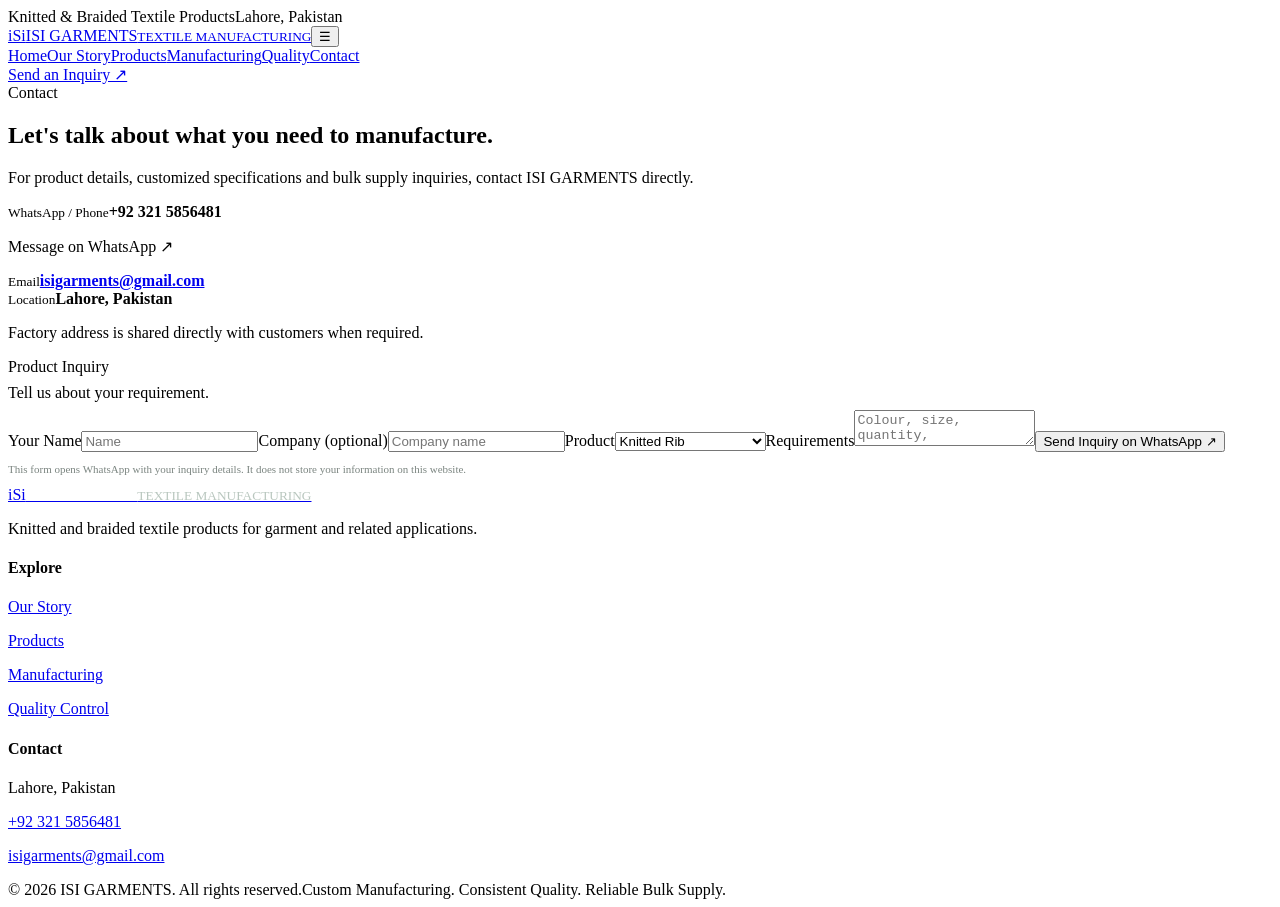
==== contact.html @ f63f8f0f "Add ISI GARMENTS website page: contact.html" ====
<!doctype html><html lang="en"><head><meta charset="utf-8"><meta name="viewport" content="width=device-width,initial-scale=1"><meta name="description" content="Contact ISI GARMENTS in Lahore, Pakistan for knitted rib, knitted drawcord and braided cord bulk inquiries."><title>Contact | ISI GARMENTS</title><link rel="stylesheet" href="styles.css"></head><body><div class="topline"><div class="wrap"><span>Knitted &amp; Braided Textile Products</span><span>Lahore, Pakistan</span></div></div><header class="header"><div class="wrap nav"><a class="brand" href="index.html"><span class="brandmark">iSi</span><span>ISI GARMENTS<small>TEXTILE MANUFACTURING</small></span></a><button class="menu" aria-label="Open navigation" aria-expanded="false">☰</button><nav class="links"><a class="" href="index.html">Home</a><a class="" href="our-story.html">Our Story</a><a class="" href="products.html">Products</a><a class="" href="manufacturing.html">Manufacturing</a><a class="" href="quality.html">Quality</a><a class="active" href="contact.html">Contact</a></nav><a class="nav-cta" href="contact.html">Send an Inquiry ↗</a></div></header><main><section class="page-hero"><div class="wrap"><div class="eyebrow">Contact</div><h1>Let's talk about what you need to manufacture.</h1><p>For product details, customized specifications and bulk supply inquiries, contact ISI GARMENTS directly.</p></div></section><section class="section"><div class="wrap contact-grid"><div><div class="contact-card"><small>WhatsApp / Phone</small><strong>+92 321 5856481</strong><p><a class="button" data-wa="Hello ISI GARMENTS, I would like to discuss a product inquiry.">Message on WhatsApp ↗</a></p></div><div class="contact-card"><small>Email</small><strong><a href="mailto:isigarments@gmail.com">isigarments@gmail.com</a></strong></div><div class="contact-card"><small>Location</small><strong>Lahore, Pakistan</strong><p>Factory address is shared directly with customers when required.</p></div></div><form class="formbox" onsubmit="event.preventDefault();const f=new FormData(this);const msg='Hello ISI GARMENTS, my inquiry is:%0AName: '+encodeURIComponent(f.get('name'))+'%0ACompany: '+encodeURIComponent(f.get('company'))+'%0AProduct: '+encodeURIComponent(f.get('product'))+'%0ARequirements: '+encodeURIComponent(f.get('requirements'));window.open('https://wa.me/923215856481?text='+msg,'_blank','noopener')"><div class="eyebrow">Product Inquiry</div><h2 style="font:normal 32px var(--serif);margin:8px 0">Tell us about your requirement.</h2><label>Your Name</label><input name="name" required placeholder="Name"><label>Company (optional)</label><input name="company" placeholder="Company name"><label>Product</label><select name="product"><option>Knitted Rib</option><option>Knitted Drawcord</option><option>Braided Drawcord</option><option>Braided Paracord</option><option>Knitted Makroma Dori</option><option>Other / Not sure</option></select><label>Requirements</label><textarea name="requirements" placeholder="Colour, size, quantity, specifications or any other details"></textarea><button class="button" type="submit" style="margin-top:18px;cursor:pointer">Send Inquiry on WhatsApp ↗</button><p style="font-size:11px;color:#7b8580">This form opens WhatsApp with your inquiry details. It does not store your information on this website.</p></form></div></section></main><footer class="footer"><div class="wrap"><div class="footgrid"><div><a class="brand" href="index.html"><span class="brandmark" style="background:#fff">iSi</span><span style="color:#fff">ISI GARMENTS<small style="color:#b9c7bf">TEXTILE MANUFACTURING</small></span></a><p>Knitted and braided textile products for garment and related applications.</p></div><div><h4>Explore</h4><p><a href="our-story.html">Our Story</a></p><p><a href="products.html">Products</a></p><p><a href="manufacturing.html">Manufacturing</a></p><p><a href="quality.html">Quality Control</a></p></div><div><h4>Contact</h4><p>Lahore, Pakistan</p><p><a href="https://wa.me/923215856481">+92 321 5856481</a></p><p><a href="mailto:isigarments@gmail.com">isigarments@gmail.com</a></p></div></div><div class="footbottom"><span>© <span id="year"></span> ISI GARMENTS. All rights reserved.</span><span>Custom Manufacturing. Consistent Quality. Reliable Bulk Supply.</span></div></div></footer><script>document.getElementById('year').textContent=new Date().getFullYear()</script><script src="script.js"></script></body></html>
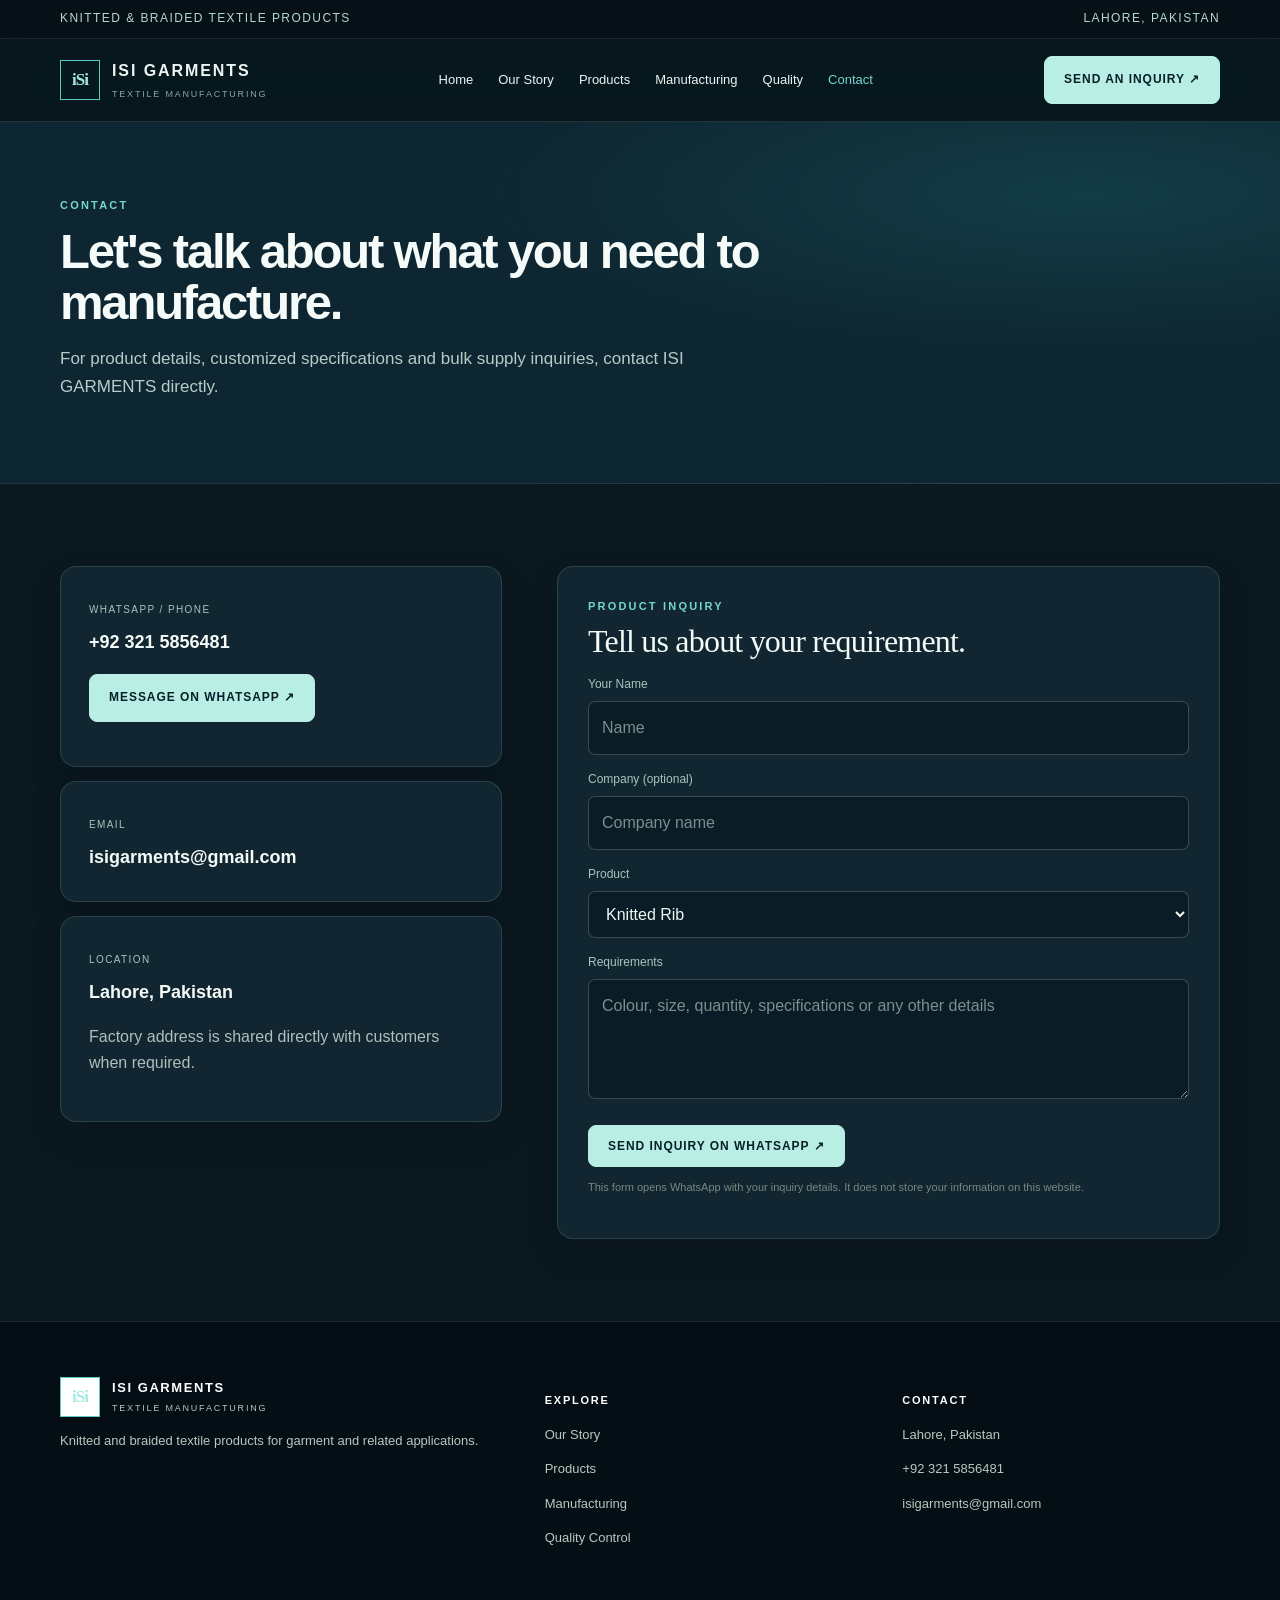
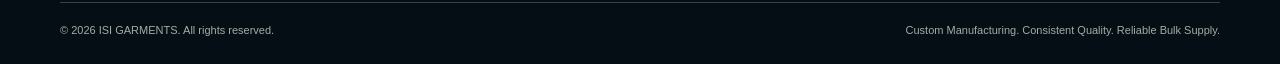
==== commit 53db6bdd: "Add all catalogue products to inquiry form" ====
--- a/contact.html
+++ b/contact.html
@@ -1 +1 @@
-<!doctype html><html lang="en"><head><meta charset="utf-8"><meta name="viewport" content="width=device-width,initial-scale=1"><meta name="description" content="Contact ISI GARMENTS in Lahore, Pakistan for knitted rib, knitted drawcord and braided cord bulk inquiries."><title>Contact | ISI GARMENTS</title><link rel="stylesheet" href="styles.css"></head><body><div class="topline"><div class="wrap"><span>Knitted &amp; Braided Textile Products</span><span>Lahore, Pakistan</span></div></div><header class="header"><div class="wrap nav"><a class="brand" href="index.html"><span class="brandmark">iSi</span><span>ISI GARMENTS<small>TEXTILE MANUFACTURING</small></span></a><button class="menu" aria-label="Open navigation" aria-expanded="false">☰</button><nav class="links"><a class="" href="index.html">Home</a><a class="" href="our-story.html">Our Story</a><a class="" href="products.html">Products</a><a class="" href="manufacturing.html">Manufacturing</a><a class="" href="quality.html">Quality</a><a class="active" href="contact.html">Contact</a></nav><a class="nav-cta" href="contact.html">Send an Inquiry ↗</a></div></header><main><section class="page-hero"><div class="wrap"><div class="eyebrow">Contact</div><h1>Let's talk about what you need to manufacture.</h1><p>For product details, customized specifications and bulk supply inquiries, contact ISI GARMENTS directly.</p></div></section><section class="section"><div class="wrap contact-grid"><div><div class="contact-card"><small>WhatsApp / Phone</small><strong>+92 321 5856481</strong><p><a class="button" data-wa="Hello ISI GARMENTS, I would like to discuss a product inquiry.">Message on WhatsApp ↗</a></p></div><div class="contact-card"><small>Email</small><strong><a href="mailto:isigarments@gmail.com">isigarments@gmail.com</a></strong></div><div class="contact-card"><small>Location</small><strong>Lahore, Pakistan</strong><p>Factory address is shared directly with customers when required.</p></div></div><form class="formbox" onsubmit="event.preventDefault();const f=new FormData(this);const msg='Hello ISI GARMENTS, my inquiry is:%0AName: '+encodeURIComponent(f.get('name'))+'%0ACompany: '+encodeURIComponent(f.get('company'))+'%0AProduct: '+encodeURIComponent(f.get('product'))+'%0ARequirements: '+encodeURIComponent(f.get('requirements'));window.open('https://wa.me/923215856481?text='+msg,'_blank','noopener')"><div class="eyebrow">Product Inquiry</div><h2 style="font:normal 32px var(--serif);margin:8px 0">Tell us about your requirement.</h2><label>Your Name</label><input name="name" required placeholder="Name"><label>Company (optional)</label><input name="company" placeholder="Company name"><label>Product</label><select name="product"><option>Knitted Rib</option><option>Knitted Drawcord</option><option>Braided Drawcord</option><option>Braided Paracord</option><option>Knitted Makroma Dori</option><option>Other / Not sure</option></select><label>Requirements</label><textarea name="requirements" placeholder="Colour, size, quantity, specifications or any other details"></textarea><button class="button" type="submit" style="margin-top:18px;cursor:pointer">Send Inquiry on WhatsApp ↗</button><p style="font-size:11px;color:#7b8580">This form opens WhatsApp with your inquiry details. It does not store your information on this website.</p></form></div></section></main><footer class="footer"><div class="wrap"><div class="footgrid"><div><a class="brand" href="index.html"><span class="brandmark" style="background:#fff">iSi</span><span style="color:#fff">ISI GARMENTS<small style="color:#b9c7bf">TEXTILE MANUFACTURING</small></span></a><p>Knitted and braided textile products for garment and related applications.</p></div><div><h4>Explore</h4><p><a href="our-story.html">Our Story</a></p><p><a href="products.html">Products</a></p><p><a href="manufacturing.html">Manufacturing</a></p><p><a href="quality.html">Quality Control</a></p></div><div><h4>Contact</h4><p>Lahore, Pakistan</p><p><a href="https://wa.me/923215856481">+92 321 5856481</a></p><p><a href="mailto:isigarments@gmail.com">isigarments@gmail.com</a></p></div></div><div class="footbottom"><span>© <span id="year"></span> ISI GARMENTS. All rights reserved.</span><span>Custom Manufacturing. Consistent Quality. Reliable Bulk Supply.</span></div></div></footer><script>document.getElementById('year').textContent=new Date().getFullYear()</script><script src="script.js"></script></body></html>+<!doctype html><html lang="en"><head><meta charset="utf-8"><meta name="viewport" content="width=device-width,initial-scale=1"><meta name="description" content="Contact ISI GARMENTS in Lahore, Pakistan for knitted rib, knitted drawcord and braided cord bulk inquiries."><title>Contact | ISI GARMENTS</title><link rel="stylesheet" href="styles.css"></head><body><div class="topline"><div class="wrap"><span>Knitted &amp; Braided Textile Products</span><span>Lahore, Pakistan</span></div></div><header class="header"><div class="wrap nav"><a class="brand" href="index.html"><span class="brandmark">iSi</span><span>ISI GARMENTS<small>TEXTILE MANUFACTURING</small></span></a><button class="menu" aria-label="Open navigation" aria-expanded="false">☰</button><nav class="links"><a class="" href="index.html">Home</a><a class="" href="our-story.html">Our Story</a><a class="" href="products.html">Products</a><a class="" href="manufacturing.html">Manufacturing</a><a class="" href="quality.html">Quality</a><a class="active" href="contact.html">Contact</a></nav><a class="nav-cta" href="contact.html">Send an Inquiry ↗</a></div></header><main><section class="page-hero"><div class="wrap"><div class="eyebrow">Contact</div><h1>Let's talk about what you need to manufacture.</h1><p>For product details, customized specifications and bulk supply inquiries, contact ISI GARMENTS directly.</p></div></section><section class="section"><div class="wrap contact-grid"><div><div class="contact-card"><small>WhatsApp / Phone</small><strong>+92 321 5856481</strong><p><a class="button" data-wa="Hello ISI GARMENTS, I would like to discuss a product inquiry.">Message on WhatsApp ↗</a></p></div><div class="contact-card"><small>Email</small><strong><a href="mailto:isigarments@gmail.com">isigarments@gmail.com</a></strong></div><div class="contact-card"><small>Location</small><strong>Lahore, Pakistan</strong><p>Factory address is shared directly with customers when required.</p></div></div><form class="formbox" onsubmit="event.preventDefault();const f=new FormData(this);const msg='Hello ISI GARMENTS, my inquiry is:%0AName: '+encodeURIComponent(f.get('name'))+'%0ACompany: '+encodeURIComponent(f.get('company'))+'%0AProduct: '+encodeURIComponent(f.get('product'))+'%0ARequirements: '+encodeURIComponent(f.get('requirements'));window.open('https://wa.me/923215856481?text='+msg,'_blank','noopener')"><div class="eyebrow">Product Inquiry</div><h2 style="font:normal 32px var(--serif);margin:8px 0">Tell us about your requirement.</h2><label>Your Name</label><input name="name" required placeholder="Name"><label>Company (optional)</label><input name="company" placeholder="Company name"><label>Product</label><select name="product"><option>Knitted Rib</option><option>Knitted Drawcord</option><option>Braided Drawcord</option><option>Braided Paracord</option><option>Knitted Makroma Dori</option><option>Shopping Bags Drawcord</option><option>Surgical Face Mask Cord</option><option>Outdoor Clothes Drying Cord</option><option>School Uniform Sweater / Jersey</option><option>Knitted Winter Caps &amp; Mufflers</option><option>Newborn Baby Suit</option><option>Knitted Winter Baby Suit</option><option>Knitted Baby Suit</option><option>All-Season Fancy Net Frock</option><option>Other / Not sure</option></select><label>Requirements</label><textarea name="requirements" placeholder="Colour, size, quantity, specifications or any other details"></textarea><button class="button" type="submit" style="margin-top:18px;cursor:pointer">Send Inquiry on WhatsApp ↗</button><p style="font-size:11px;color:#7b8580">This form opens WhatsApp with your inquiry details. It does not store your information on this website.</p></form></div></section></main><footer class="footer"><div class="wrap"><div class="footgrid"><div><a class="brand" href="index.html"><span class="brandmark" style="background:#fff">iSi</span><span style="color:#fff">ISI GARMENTS<small style="color:#b9c7bf">TEXTILE MANUFACTURING</small></span></a><p>Knitted and braided textile products for garment and related applications.</p></div><div><h4>Explore</h4><p><a href="our-story.html">Our Story</a></p><p><a href="products.html">Products</a></p><p><a href="manufacturing.html">Manufacturing</a></p><p><a href="quality.html">Quality Control</a></p></div><div><h4>Contact</h4><p>Lahore, Pakistan</p><p><a href="https://wa.me/923215856481">+92 321 5856481</a></p><p><a href="mailto:isigarments@gmail.com">isigarments@gmail.com</a></p></div></div><div class="footbottom"><span>© <span id="year"></span> ISI GARMENTS. All rights reserved.</span><span>Custom Manufacturing. Consistent Quality. Reliable Bulk Supply.</span></div></div></footer><script>document.getElementById('year').textContent=new Date().getFullYear()</script><script src="script.js"></script></body></html>
--- a/styles.css
+++ b/styles.css
@@ -0,0 +1,68 @@
+:root{--ink:#17211f;--muted:#66716d;--paper:#f7f8f5;--white:#fff;--green:#174b3b;--lime:#c5d8a4;--line:#e3e8e2;--sand:#e9eee6;--serif:Georgia,'Times New Roman',serif}*{box-sizing:border-box}html{scroll-behavior:smooth}body{margin:0;background:var(--paper);color:var(--ink);font:16px/1.65 Arial,Helvetica,sans-serif}a{color:inherit;text-decoration:none}.wrap{width:min(1160px,calc(100% - 44px));margin:auto}.topline{background:var(--green);color:#eaf0e8;font-size:12px;letter-spacing:.12em;text-transform:uppercase;padding:9px 0}.topline .wrap{display:flex;justify-content:space-between;gap:16px}.header{background:rgba(255,255,255,.96);border-bottom:1px solid var(--line);position:sticky;top:0;z-index:10}.nav{min-height:82px;display:flex;align-items:center;justify-content:space-between;gap:28px}.brand{display:flex;align-items:center;gap:12px;font-weight:800;letter-spacing:.12em}.brandmark{width:40px;height:40px;border:1px solid var(--green);display:grid;place-items:center;color:var(--green);font:700 17px var(--serif);letter-spacing:-.06em}.brand small{display:block;color:var(--muted);font-size:9px;letter-spacing:.2em;font-weight:500;margin-top:2px}.links{display:flex;align-items:center;gap:25px;font-size:13px;color:#47534e}.links a:hover,.links a.active{color:var(--green)}.nav-cta,.button{display:inline-flex;align-items:center;justify-content:center;background:var(--green);color:#fff;padding:13px 19px;font-size:12px;letter-spacing:.08em;text-transform:uppercase;border:1px solid var(--green);transition:.2s}.nav-cta:hover,.button:hover{background:#0f382c}.menu{display:none;background:none;border:0;font-size:25px;color:var(--green)}.hero{padding:96px 0 88px;background:linear-gradient(115deg,#eef2e9 0%,#f7f8f5 60%,#e4ebe1 100%);position:relative;overflow:hidden}.hero:after{content:'ISI';position:absolute;right:4%;bottom:-105px;font:italic 330px var(--serif);color:rgba(23,75,59,.045);pointer-events:none}.eyebrow{font-size:11px;letter-spacing:.2em;text-transform:uppercase;color:var(--green);font-weight:700}.hero h1,.page-hero h1{font:normal clamp(42px,6vw,76px)/1.06 var(--serif);letter-spacing:-.035em;max-width:800px;margin:22px 0}.hero p{max-width:610px;color:#59645f;font-size:17px}.actions{display:flex;gap:12px;flex-wrap:wrap;margin-top:30px}.button.secondary{background:transparent;color:var(--green)}.button.secondary:hover{background:var(--green);color:white}.hero-note{margin-top:45px;color:var(--muted);font-size:12px;letter-spacing:.08em}.section{padding:82px 0}.section.white{background:#fff}.section-head{max-width:680px;margin-bottom:36px}.section h2,.page-hero h1{font:normal clamp(32px,4vw,49px)/1.15 var(--serif);letter-spacing:-.025em;margin:12px 0 16px}.lead{font-size:18px;color:#5e6964}.grid{display:grid;grid-template-columns:repeat(3,1fr);gap:18px}.product{background:#fff;border:1px solid var(--line);padding:27px;min-height:220px;display:flex;flex-direction:column}.product .num{font:italic 14px var(--serif);color:var(--green)}.product h3{font:normal 24px var(--serif);margin:22px 0 8px}.product p{color:var(--muted);font-size:14px;margin:0 0 20px}.product a{margin-top:auto;color:var(--green);font-size:12px;font-weight:700;letter-spacing:.08em;text-transform:uppercase}.split{display:grid;grid-template-columns:1fr 1fr;gap:70px;align-items:center}.visual{min-height:390px;background:linear-gradient(145deg,#dfe8dc,#f0f3ed);display:flex;align-items:center;justify-content:center;position:relative;overflow:hidden;border:1px solid #d9e2d7}.visual:before,.visual:after{content:'';position:absolute;width:230px;height:230px;border:1px solid rgba(23,75,59,.22);border-radius:50%}.visual:after{width:160px;height:160px}.visual span{font:italic 54px var(--serif);color:var(--green);z-index:1}.checklist{padding:0;list-style:none}.checklist li{padding:13px 0;border-bottom:1px solid var(--line);color:#59645f}.checklist li:before{content:'—';color:var(--green);margin-right:12px}.band{background:var(--green);color:#fff;padding:62px 0}.band .wrap{display:flex;align-items:center;justify-content:space-between;gap:30px}.band h2{font:normal clamp(28px,4vw,42px)/1.15 var(--serif);margin:0 0 10px}.band p{color:#d8e4dc;margin:0}.band .button{background:#fff;color:var(--green);border-color:#fff;white-space:nowrap}.page-hero{padding:74px 0 65px;background:#edf2e9}.page-hero h1{max-width:800px}.page-hero p{max-width:680px;color:#59645f;font-size:17px}.copy{max-width:780px}.copy p{color:#59645f}.storyline{border-left:1px solid #b9c9b8;padding-left:28px;margin:28px 0}.storyline h3{font:normal 23px var(--serif);margin:0 0 5px}.storyline p{margin:0 0 24px}.detail-grid{display:grid;grid-template-columns:repeat(2,1fr);gap:18px}.detail{padding:28px;background:#fff;border:1px solid var(--line)}.detail h3{font:normal 25px var(--serif);margin:0 0 10px}.detail p{color:var(--muted);margin:0}.contact-grid{display:grid;grid-template-columns:.8fr 1.2fr;gap:55px}.contact-card{background:#fff;border:1px solid var(--line);padding:28px;margin-bottom:14px}.contact-card small{color:var(--muted);text-transform:uppercase;letter-spacing:.14em;font-size:10px}.contact-card strong{display:block;font-size:18px;margin-top:7px}.formbox{background:#fff;border:1px solid var(--line);padding:30px}.formbox label{display:block;font-size:12px;color:#59645f;margin:15px 0 6px}.formbox input,.formbox textarea,.formbox select{width:100%;padding:13px;border:1px solid #dce3dc;background:#fbfcfa;font:inherit}.formbox textarea{min-height:120px}.footer{background:#111f1a;color:#dfe7e1;padding:55px 0 25px}.footgrid{display:grid;grid-template-columns:1.4fr 1fr 1fr;gap:40px}.footer p,.footer a{color:#b9c7bf;font-size:13px}.footer h4{font-size:11px;letter-spacing:.16em;text-transform:uppercase;color:#fff}.footbottom{border-top:1px solid #34443c;margin-top:40px;padding-top:18px;color:#9eafa5;font-size:11px;display:flex;justify-content:space-between;gap:20px}.mobile-only{display:none}@media(max-width:800px){.links{display:none;position:absolute;top:82px;left:0;right:0;background:#fff;padding:20px 24px;border-bottom:1px solid var(--line);flex-direction:column;align-items:flex-start;gap:17px}.links.open{display:flex}.menu{display:block}.nav-cta{display:none}.grid{grid-template-columns:repeat(2,1fr)}.split,.contact-grid{grid-template-columns:1fr;gap:32px}.band .wrap{align-items:flex-start;flex-direction:column}.footgrid{grid-template-columns:1fr 1fr}}@media(max-width:520px){.wrap{width:min(100% - 32px,1160px)}.topline .wrap{font-size:10px}.topline .wrap span:last-child{display:none}.nav{min-height:72px}.links{top:72px}.hero{padding:70px 0 65px}.section{padding:60px 0}.grid,.detail-grid,.footgrid{grid-template-columns:1fr}.visual{min-height:270px}.footbottom{flex-direction:column}.product{min-height:190px}}
+.photo-panel{position:relative;min-height:390px;overflow:hidden;background:#dfe8dc;border:1px solid #d9e2d7}.photo-panel>img{width:100%;height:100%;min-height:390px;position:absolute;inset:0;object-fit:cover}.photo-panel:after{content:"";position:absolute;inset:35% 0 0;background:linear-gradient(transparent,rgba(12,27,21,.78))}.photo-caption{position:absolute;z-index:1;left:28px;right:24px;bottom:24px;color:#fff}.photo-caption span{display:block;font-size:10px;letter-spacing:.2em;margin-bottom:7px}.photo-caption strong{font:normal 27px var(--serif)}.photo-stack{min-height:410px;position:relative;padding:0 0 55px 50px}.photo-stack .photo-main{width:88%;height:340px;object-fit:cover;display:block}.photo-stack .photo-inset{position:absolute;left:0;bottom:42px;width:42%;height:175px;object-fit:cover;border:8px solid #fff;box-shadow:0 8px 30px rgba(0,0,0,.12)}.photo-stack p{position:absolute;right:0;bottom:0;margin:0;background:var(--green);color:#fff;padding:14px 18px;font-size:12px;max-width:58%}@media(max-width:520px){.photo-panel,.photo-panel>img{min-height:290px}.photo-stack{min-height:330px;padding-left:25px}.photo-stack .photo-main{height:260px}.photo-stack .photo-inset{height:125px;width:45%;bottom:35px}.photo-stack p{font-size:10px;padding:10px 12px}}
+
+.product-detail{position:relative;display:flex;flex-direction:column;min-height:340px;padding:28px 30px}.detail-top{display:flex;align-items:center;justify-content:space-between}.detail-mark{font:italic 22px Georgia,serif;color:#b6c8b2}.product-detail h3{margin:17px 0 9px}.product-detail>p{font-size:14px;line-height:1.7}.detail-meta{border-top:1px solid var(--line);padding:13px 0 0;margin-top:15px}.detail-meta small{display:block;font-size:9px;letter-spacing:.16em;color:var(--green);font-weight:700}.detail-meta strong{display:block;font-size:12px;line-height:1.55;color:#53605a;font-weight:500;margin-top:4px}.detail-cta{display:inline-block;margin-top:auto;padding-top:20px;color:var(--green);font-size:11px;font-weight:700;letter-spacing:.08em;text-transform:uppercase}.detail-cta:hover{text-decoration:underline}@media(max-width:520px){.product-detail{min-height:0;padding:24px}}
+
+
+/* ISI GARMENTS — premium B2B visual refinement */
+:root{--ink:#f4f8f7;--muted:#a9b9b6;--paper:#0b1820;--white:#10232d;--green:#21a0a5;--lime:#9be2d5;--line:rgba(191,222,220,.16);--sand:#122a34;--serif:Georgia,'Times New Roman',serif}
+body{background:#0b1820;color:#edf5f3}
+.topline{background:#061017;color:#b8d7d2;border-bottom:1px solid rgba(255,255,255,.08)}
+.header{background:rgba(8,23,31,.96);border-bottom:1px solid rgba(191,222,220,.14);backdrop-filter:blur(14px)}
+.brand,.links{color:#edf5f3}.brandmark{border-color:#5cc8c1;color:#a8e9df}
+.brand small{color:#8da6a4}.links a:hover,.links a.active{color:#71d6cb}
+.nav-cta,.button{background:#b8eee4;color:#082029;border-color:#b8eee4;border-radius:8px;font-weight:700}
+.nav-cta:hover,.button:hover{background:#83d8cd;color:#061820}
+.button.secondary{color:#e8f5f2;border-color:rgba(221,245,241,.55);background:transparent}
+.button.secondary:hover{background:#b8eee4;color:#082029}
+.hero{padding:112px 0 100px;background:radial-gradient(ellipse at 78% 25%,rgba(29,126,133,.34),transparent 38%),linear-gradient(125deg,#08151e 0%,#102c38 58%,#0a1b25 100%);border-bottom:1px solid rgba(255,255,255,.08)}
+.hero:after{color:rgba(120,219,207,.055)}
+.hero h1,.page-hero h1{color:#f4fbf9;max-width:880px;font-family:Arial,Helvetica,sans-serif;font-weight:650;letter-spacing:-.045em;line-height:1.04}
+.hero h1{font-size:clamp(44px,7vw,82px)}
+.hero p,.page-hero p{color:#b9cbc8;max-width:650px}
+.eyebrow{color:#76d7cb}
+.hero-note{color:#9eb8b5;border-top:1px solid rgba(255,255,255,.16);padding-top:22px;display:inline-block}
+.section{background:#0b1820}
+.section.white{background:#f3f7f4;color:#12252a}
+.section.white .eyebrow{color:#167e7d}
+.section.white h2,.section.white h3{color:#12252a}
+.section.white p,.section.white .lead,.section.white .checklist li{color:#536563}
+.section.white .checklist li{border-color:#d7e2dd}
+.section-head h2,.section h2{color:#f1f8f6}
+.section.white .button.secondary{color:#126c6b;border-color:#126c6b}
+.product,.detail,.contact-card,.formbox{background:#112630;border:1px solid rgba(190,225,220,.15);border-radius:16px;color:#eef7f4;box-shadow:0 14px 36px rgba(0,0,0,.13)}
+.product p,.detail p,.contact-card p{color:#adc0bc}
+.product a,.detail-cta{color:#80ddd1}
+.product h3,.detail h3{color:#f4f9f7}
+.detail-meta{border-color:rgba(190,225,220,.16)}
+.detail-meta strong{color:#c3d4d0}
+.page-hero{background:radial-gradient(ellipse at 85% 20%,rgba(30,127,132,.25),transparent 40%),#0e2631;border-bottom:1px solid rgba(255,255,255,.08)}
+.copy p,.storyline p{color:#b5c6c2}
+.storyline{border-color:#3a7778}
+.storyline h3{color:#8ee0d5}
+.visual{background:linear-gradient(145deg,#173944,#0d222c);border:1px solid rgba(151,221,211,.2)}
+.visual span{color:#a5e9de}
+.band{background:#123943;border-top:1px solid rgba(255,255,255,.08)}
+.band .button{background:#b8eee4;color:#082029;border-color:#b8eee4}
+.contact-card small,.formbox label{color:#a9c2bd}
+.formbox input,.formbox textarea,.formbox select{background:#0a1c25;color:#f0f7f5;border:1px solid rgba(190,225,220,.24);border-radius:7px}
+.formbox input::placeholder,.formbox textarea::placeholder{color:#78918e}
+.footer{background:#050e14;border-top:1px solid rgba(255,255,255,.1)}
+.photo-panel,.photo-stack .photo-main,.heritage-grid figure{border-radius:14px;overflow:hidden}
+@media(max-width:800px){.links{background:#0c202a;border-color:rgba(190,225,220,.18)}.links a{color:#edf5f3}}
+@media(max-width:520px){.hero{padding:76px 0 68px}.hero h1{font-size:clamp(40px,11vw,58px)}}
+
+/* Family heritage gallery */
+.heritage-grid{display:grid;grid-template-columns:repeat(4,minmax(0,1fr));gap:16px}
+.heritage-grid figure{margin:0;background:#112630;border:1px solid rgba(190,225,220,.15);border-radius:14px;overflow:hidden}
+.heritage-grid figure img{display:block;width:100%;height:235px;object-fit:cover}
+.heritage-grid figcaption{padding:17px 18px 19px}
+.heritage-grid figcaption strong{display:block;color:#f1f8f6;font:600 17px Arial,Helvetica,sans-serif;margin-bottom:6px}
+.heritage-grid figcaption span{display:block;color:#aec2bd;font-size:13px;line-height:1.55}
+.heritage-grid .heritage-feature{grid-column:span 2;grid-row:span 1}
+.heritage-grid .heritage-feature img{height:235px}
+.contact-card strong{color:#f3faf7}
+.formbox h2{color:#f3faf7}
+.formbox .eyebrow{color:#75d7cb}
+@media(max-width:900px){.heritage-grid{grid-template-columns:repeat(2,minmax(0,1fr))}}
+@media(max-width:520px){.heritage-grid{grid-template-columns:1fr 1fr;gap:10px}.heritage-grid figure img{height:155px}.heritage-grid figcaption{padding:12px}.heritage-grid figcaption strong{font-size:14px}.heritage-grid figcaption span{font-size:11px}.heritage-grid .heritage-feature{grid-column:span 2}}
